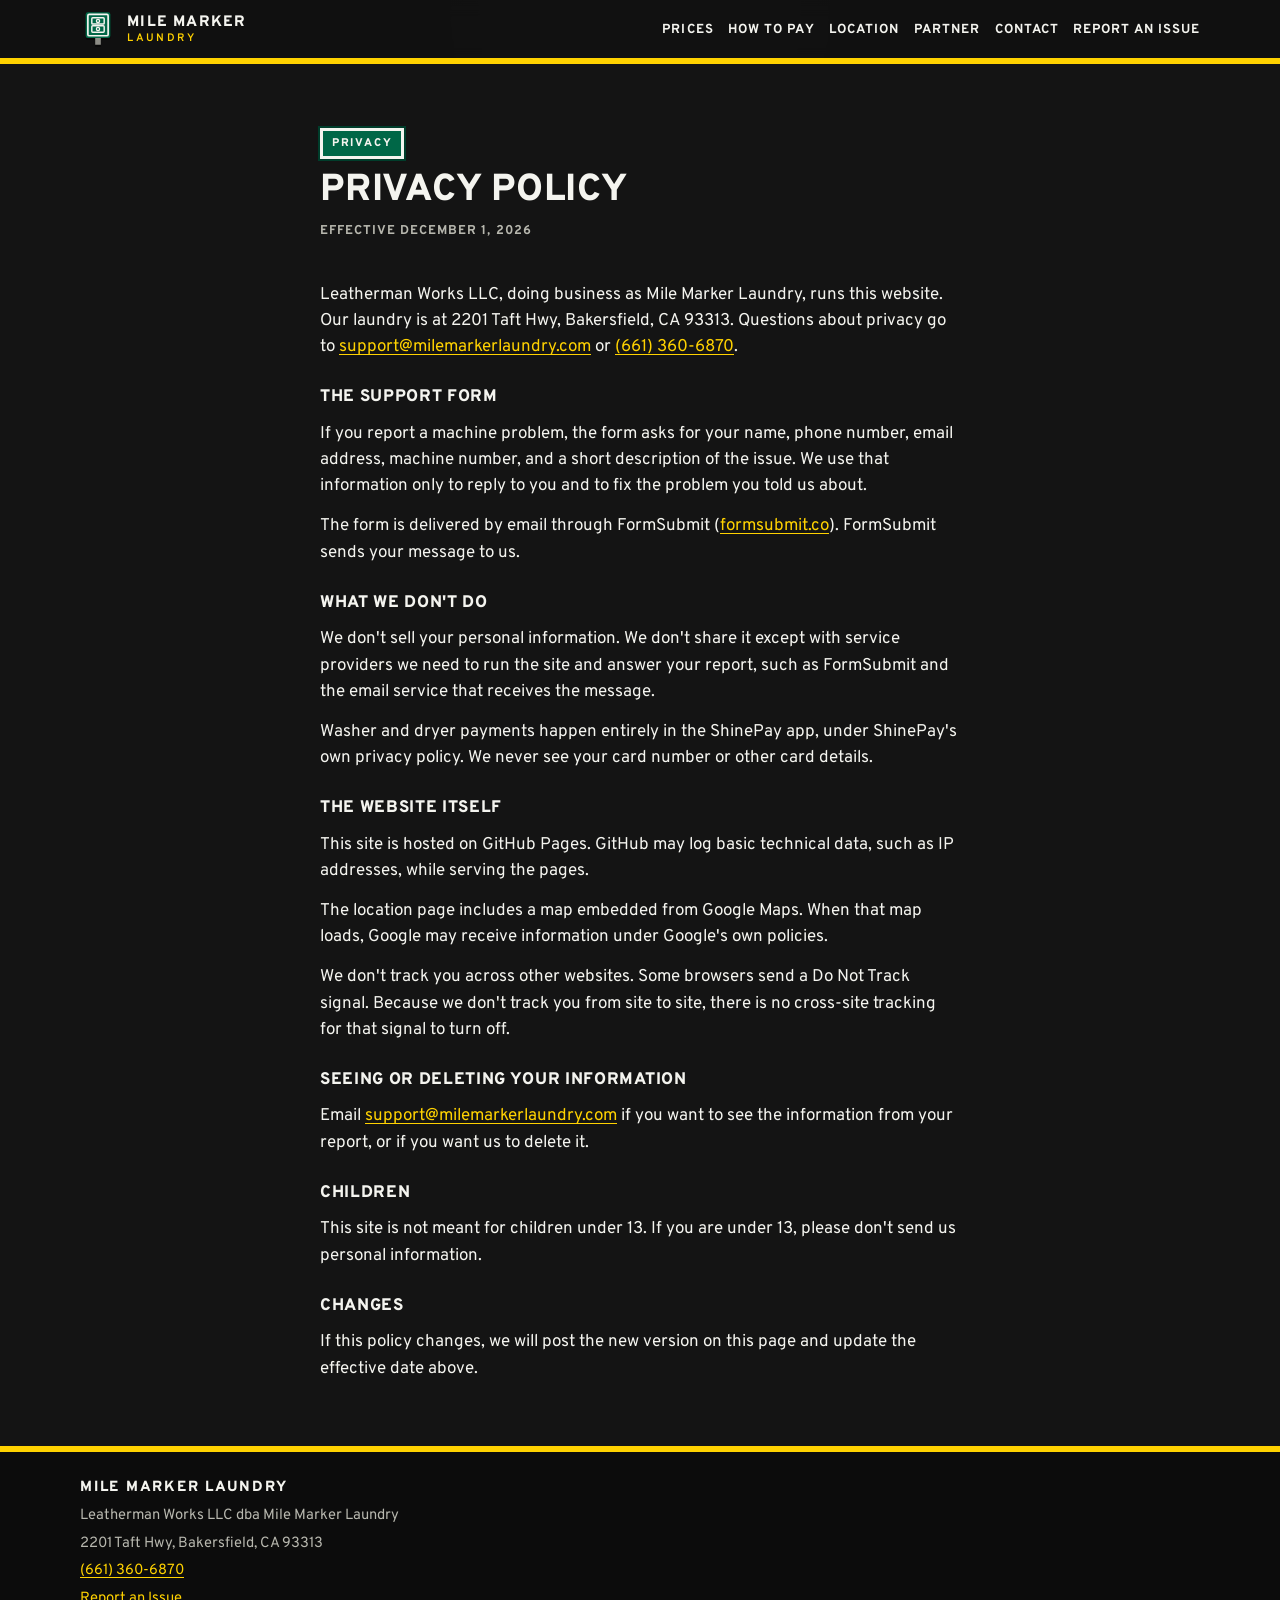
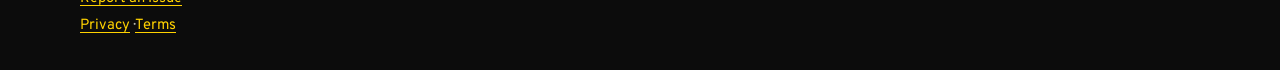
==== privacy/index.html @ 63f26538 "Add privacy and refund terms, and point Contact at support. Link both pages from every footer, and a" ====
<!DOCTYPE html>
<html lang="en">
<head>
  <meta charset="utf-8">
  <meta name="viewport" content="width=device-width, initial-scale=1">
  <title>Privacy Policy | Mile Marker Laundry</title>
  <meta name="description" content="How Mile Marker Laundry handles information from the machine issue form, payments in ShinePay, and this website.">
  <meta name="robots" content="index, follow">
  <link rel="canonical" href="https://milemarkerlaundry.com/privacy/">
  <link rel="icon" href="/favicon.svg" type="image/svg+xml">
  <meta name="theme-color" content="#006747">
  <link rel="stylesheet" href="/styles.css">
</head>
<body id="top">
  <a class="skip-link" href="#main">Skip to content</a>

  <header class="site-header">
    <div class="wrap header-inner">
      <a class="logo" href="/">
        <span class="logo-mark" aria-hidden="true">
          <svg viewBox="0 0 32 32" width="36" height="36" focusable="false">
            <rect x="13.5" y="23" width="5" height="7" fill="#8d8d86"/>
            <rect x="5" y="1" width="22" height="23" rx="2" fill="#006747"/>
            <rect x="7" y="3" width="18" height="19" rx="1.2" fill="none" stroke="#F4F4EF" stroke-width="1.5"/>
            <rect x="10.5" y="6" width="11" height="5.6" rx="0.8" fill="none" stroke="#F4F4EF" stroke-width="1.3"/>
            <circle cx="16" cy="8.8" r="1.4" fill="none" stroke="#F4F4EF" stroke-width="1.2"/>
            <rect x="10.5" y="13.2" width="11" height="5.6" rx="0.8" fill="none" stroke="#F4F4EF" stroke-width="1.3"/>
            <circle cx="16" cy="16" r="1.4" fill="none" stroke="#F4F4EF" stroke-width="1.2"/>
          </svg>
        </span>
        <span class="logo-word">
          <span class="logo-name">Mile Marker</span>
          <span class="logo-sub">Laundry</span>
        </span>
      </a>
      <nav aria-label="Primary">
        <ul class="nav-list">
          <li><a href="/#prices">Prices</a></li>
          <li><a href="/#pay">How to pay</a></li>
          <li><a href="/#location">Location</a></li>
          <li><a href="/#partner">Partner</a></li>
          <li><a href="/#contact">Contact</a></li>
          <li><a href="/support/">Report an Issue</a></li>
        </ul>
      </nav>
    </div>
  </header>

  <main id="main">
    <section class="section section-pay" aria-labelledby="privacy-title">
      <div class="wrap support-wrap legal">
        <header class="section-head">
          <p class="sign-chip">Privacy</p>
          <h1 id="privacy-title">Privacy Policy</h1>
          <p class="effective">Effective December 1, 2026</p>
        </header>

        <p>Leatherman Works LLC, doing business as Mile Marker Laundry, runs this website. Our laundry is at 2201 Taft Hwy, Bakersfield, CA 93313. Questions about privacy go to <a href="mailto:support@milemarkerlaundry.com">support@milemarkerlaundry.com</a> or <a href="tel:+16613606870">(661) 360-6870</a>.</p>

        <h2>The support form</h2>
        <p>If you report a machine problem, the form asks for your name, phone number, email address, machine number, and a short description of the issue. We use that information only to reply to you and to fix the problem you told us about.</p>
        <p>The form is delivered by email through FormSubmit (<a href="https://formsubmit.co/">formsubmit.co</a>). FormSubmit sends your message to us.</p>

        <h2>What we don't do</h2>
        <p>We don't sell your personal information. We don't share it except with service providers we need to run the site and answer your report, such as FormSubmit and the email service that receives the message.</p>
        <p>Washer and dryer payments happen entirely in the ShinePay app, under ShinePay's own privacy policy. We never see your card number or other card details.</p>

        <h2>The website itself</h2>
        <p>This site is hosted on GitHub Pages. GitHub may log basic technical data, such as IP addresses, while serving the pages.</p>
        <p>The location page includes a map embedded from Google Maps. When that map loads, Google may receive information under Google's own policies.</p>
        <p>We don't track you across other websites. Some browsers send a Do Not Track signal. Because we don't track you from site to site, there is no cross-site tracking for that signal to turn off.</p>

        <h2>Seeing or deleting your information</h2>
        <p>Email <a href="mailto:support@milemarkerlaundry.com">support@milemarkerlaundry.com</a> if you want to see the information from your report, or if you want us to delete it.</p>

        <h2>Children</h2>
        <p>This site is not meant for children under 13. If you are under 13, please don't send us personal information.</p>

        <h2>Changes</h2>
        <p>If this policy changes, we will post the new version on this page and update the effective date above.</p>
      </div>
    </section>
  </main>

  <footer class="site-footer">
    <div class="wrap footer-inner">
      <p class="footer-name">Mile Marker Laundry</p>
      <p>Leatherman Works LLC dba Mile Marker Laundry</p>
      <p>2201 Taft Hwy, Bakersfield, CA 93313</p>
      <p><a href="tel:+16613606870">(661) 360-6870</a></p>
      <p><a href="/support/">Report an Issue</a></p>
      <p><a href="/privacy/">Privacy</a> · <a href="/terms/">Terms</a></p>
    </div>
  </footer>
</body>
</html>
---- styles.css ----
@font-face {
  font-family: "Overpass";
  font-style: normal;
  font-weight: 100 900;
  font-display: swap;
  src: url("fonts/overpass-latin.woff2") format("woff2");
  unicode-range: U+0000-00FF, U+0131, U+0152-0153, U+02BB-02BC, U+02C6, U+02DA, U+02DC, U+0304, U+0308, U+0329, U+2000-206F, U+20AC, U+2122, U+2191, U+2193, U+2212, U+2215, U+FEFF, U+FFFD;
}

:root {
  --asphalt: #141414;
  --asphalt-2: #1c1c1c;
  --asphalt-3: #242424;
  --sign-green: #006747;
  --sign-green-dark: #00553b;
  --sign-green-deep: #003d2b;
  --sign-white: #f4f4ef;
  --line-yellow: #ffd200;
  --line-yellow-ink: #1a1600;
  --muted: #b7b7ae;
  --rule: rgba(244, 244, 239, 0.14);
  --font: "Overpass", "Arial Narrow", "Helvetica Neue", Arial, sans-serif;
  --shadow: 0 10px 28px rgba(0, 0, 0, 0.45);
  --wrap: 70rem;
  --gutter: 1.25rem;
}

*,
*::before,
*::after {
  box-sizing: border-box;
}

html {
  scroll-behavior: smooth;
}

body {
  margin: 0;
  font-family: var(--font);
  font-weight: 400;
  font-size: 1.0625rem;
  line-height: 1.55;
  color: var(--sign-white);
  background:
    radial-gradient(ellipse at top, #262626 0%, var(--asphalt) 58%),
    var(--asphalt);
  background-attachment: fixed;
}

img,
svg,
iframe {
  max-width: 100%;
  display: block;
}

h1,
h2,
h3,
p,
ul,
ol,
address,
figure {
  margin: 0;
}

a {
  color: var(--line-yellow);
  text-decoration-thickness: 1px;
  text-underline-offset: 0.18em;
}

a:hover {
  color: var(--sign-white);
}

:focus-visible {
  outline: 3px solid var(--line-yellow);
  outline-offset: 3px;
}

.skip-link {
  position: absolute;
  left: 0.75rem;
  top: -4rem;
  z-index: 100;
  background: var(--line-yellow);
  color: var(--line-yellow-ink);
  font-weight: 700;
  padding: 0.6rem 0.9rem;
}

.skip-link:focus {
  top: 0.75rem;
}

.wrap {
  width: min(100% - (var(--gutter) * 2), var(--wrap));
  margin-inline: auto;
}

.site-header {
  position: sticky;
  top: 0;
  z-index: 20;
  background: rgba(16, 16, 16, 0.94);
  border-bottom: 6px solid var(--line-yellow);
  backdrop-filter: blur(8px);
}

.header-inner {
  display: flex;
  flex-wrap: wrap;
  align-items: center;
  justify-content: space-between;
  gap: 0.75rem 1.25rem;
  padding: 0.7rem 0;
}

.logo {
  display: flex;
  align-items: center;
  gap: 0.7rem;
  color: var(--sign-white);
  text-decoration: none;
  min-width: 0;
}

.logo:hover {
  color: var(--sign-white);
}

.logo-mark {
  flex: none;
  filter: drop-shadow(0 2px 0 rgba(0, 0, 0, 0.45));
}

.logo-word {
  display: flex;
  flex-direction: column;
  line-height: 1;
  text-transform: uppercase;
}

.logo-name {
  font-weight: 800;
  letter-spacing: 0.08em;
  font-size: 0.95rem;
}

.logo-sub {
  margin-top: 0.2rem;
  font-weight: 600;
  letter-spacing: 0.22em;
  font-size: 0.68rem;
  color: var(--line-yellow);
}

.nav-list {
  display: flex;
  flex-wrap: wrap;
  gap: 0.35rem 0.9rem;
  list-style: none;
  padding: 0;
}

.nav-list a {
  color: var(--sign-white);
  text-decoration: none;
  font-weight: 700;
  font-size: 0.82rem;
  letter-spacing: 0.08em;
  text-transform: uppercase;
}

.nav-list a:hover,
.nav-list a:focus-visible {
  color: var(--line-yellow);
}

.hero {
  position: relative;
  padding: 2.4rem 0 3rem;
  overflow: hidden;
}

.hero::before {
  content: "";
  position: absolute;
  left: 50%;
  top: 0;
  bottom: 0;
  width: 8px;
  transform: translateX(-50%);
  background: repeating-linear-gradient(
    to bottom,
    var(--line-yellow) 0 28px,
    transparent 28px 48px
  );
  opacity: 0.18;
  pointer-events: none;
}

.hero-inner {
  position: relative;
  display: grid;
  justify-items: center;
  text-align: center;
  gap: 1.15rem;
}

.hero-kicker {
  font-size: 0.78rem;
  font-weight: 700;
  letter-spacing: 0.22em;
  text-transform: uppercase;
  color: var(--line-yellow);
}

.guide-sign {
  width: min(100%, 40rem);
  background: linear-gradient(180deg, #0a7a54 0%, var(--sign-green) 55%, var(--sign-green-dark) 100%);
  color: var(--sign-white);
  border: 8px solid var(--sign-white);
  box-shadow: 0 0 0 5px var(--sign-green-deep), var(--shadow);
  border-radius: 0.7rem;
  padding: 1.35rem 1.1rem 1.5rem;
}

.guide-eyebrow,
.guide-destination {
  font-weight: 700;
  letter-spacing: 0.12em;
  text-transform: uppercase;
}

.guide-eyebrow {
  font-size: 0.78rem;
  opacity: 0.92;
}

.guide-sign h1 {
  margin: 0.45rem 0 0.7rem;
  font-size: clamp(1.85rem, 8vw, 3.5rem);
  font-weight: 800;
  line-height: 0.95;
  letter-spacing: 0.02em;
  text-transform: uppercase;
  text-wrap: balance;
}

.guide-destination {
  font-size: clamp(0.78rem, 2.6vw, 1rem);
  line-height: 1.3;
  text-wrap: balance;
}

.nowrap {
  white-space: nowrap;
}

.hero-lede {
  max-width: 32rem;
  color: var(--muted);
}

.opening-plaque {
  display: inline-block;
  margin-top: 0.25rem;
  background: var(--line-yellow);
  color: var(--line-yellow-ink);
  border: 4px solid #111;
  box-shadow: 0 0 0 3px var(--line-yellow);
  font-weight: 800;
  letter-spacing: 0.12em;
  text-transform: uppercase;
  font-size: clamp(0.85rem, 2.8vw, 1.05rem);
  padding: 0.55rem 0.9rem;
}

.section {
  padding: 3rem 0;
}

.section-prices,
.section-location {
  background: var(--asphalt-2);
}

.section-pay,
.section-reach {
  background: var(--asphalt);
}

.section-head {
  display: grid;
  gap: 0.7rem;
  margin-bottom: 1.6rem;
  max-width: 40rem;
}

.section-head h2 {
  font-size: clamp(1.6rem, 4vw, 2.35rem);
  font-weight: 800;
  letter-spacing: 0.02em;
  text-transform: uppercase;
  line-height: 1.1;
}

.section-head p:not(.sign-chip) {
  color: var(--muted);
}

.sign-chip {
  display: inline-block;
  justify-self: start;
  background: var(--sign-green);
  color: var(--sign-white);
  border: 3px solid var(--sign-white);
  outline: 2px solid var(--sign-green-deep);
  font-size: 0.7rem;
  font-weight: 800;
  letter-spacing: 0.16em;
  text-transform: uppercase;
  padding: 0.22rem 0.55rem;
}

.price-grid {
  display: grid;
  gap: 1rem;
}

.rate-sign {
  background: var(--sign-green);
  border: 7px solid var(--sign-white);
  box-shadow: 0 0 0 4px var(--sign-green-deep), var(--shadow);
  border-radius: 0.55rem;
  text-align: center;
  padding: 1.25rem 1rem 1.35rem;
}

.rate-sign h3 {
  font-size: 0.95rem;
  font-weight: 800;
  letter-spacing: 0.2em;
  text-transform: uppercase;
}

.rate {
  margin: 0.15rem 0 0.15rem;
  font-size: clamp(3rem, 12vw, 4.25rem);
  font-weight: 800;
  line-height: 1;
  letter-spacing: -0.03em;
}

.currency {
  font-size: 0.5em;
  font-weight: 700;
  margin-right: 0.05em;
  vertical-align: super;
}

.rate-note {
  font-weight: 700;
  letter-spacing: 0.16em;
  text-transform: uppercase;
  font-size: 0.78rem;
  color: rgba(244, 244, 239, 0.85);
}

.pay-steps {
  list-style: none;
  padding: 0;
  display: grid;
  gap: 1.25rem;
  counter-reset: none;
}

.pay-steps li {
  display: grid;
  grid-template-columns: auto 1fr;
  grid-template-rows: auto auto;
  column-gap: 0.9rem;
  row-gap: 0.25rem;
  padding-bottom: 1.25rem;
  border-bottom: 2px dashed rgba(255, 210, 0, 0.28);
}

.pay-steps li:last-child {
  padding-bottom: 0;
  border-bottom: 0;
}

.milepost {
  grid-row: 1 / span 2;
  align-self: start;
  width: 3rem;
  height: 3.6rem;
  display: grid;
  place-items: center;
  background: var(--sign-green);
  color: var(--sign-white);
  border: 3px solid var(--sign-white);
  box-shadow: 0 0 0 3px var(--sign-green-deep);
  border-radius: 0.25rem;
  font-weight: 800;
  font-size: 1.35rem;
  letter-spacing: 0;
}

.pay-steps h3 {
  font-size: 1.1rem;
  font-weight: 800;
  letter-spacing: 0.03em;
  text-transform: uppercase;
  align-self: end;
}

.pay-steps p {
  color: var(--muted);
}

.store-downloads {
  grid-column: 2;
  display: flex;
  flex-direction: column;
  gap: 0.65rem;
  margin-top: 0.75rem;
}

.store-btn {
  display: flex;
  align-items: center;
  gap: 0.65rem;
  min-height: 3.25rem;
  padding: 0.55rem 0.85rem;
  background: linear-gradient(180deg, #0a7a54 0%, var(--sign-green) 55%, var(--sign-green-dark) 100%);
  color: var(--sign-white);
  text-decoration: none;
  border: 3px solid var(--sign-white);
  box-shadow: 0 0 0 3px var(--sign-green-deep);
  border-radius: 0.4rem;
  line-height: 1.05;
}

.store-btn:hover,
.store-btn:focus-visible {
  color: var(--line-yellow);
}

.store-btn-icon {
  width: 1.45rem;
  height: 1.45rem;
  flex: none;
}

.store-btn-label {
  display: flex;
  flex-direction: column;
  gap: 0.12rem;
  min-width: 0;
}

.store-btn-kicker {
  font-size: 0.68rem;
  font-weight: 700;
  letter-spacing: 0.04em;
}

.store-btn-name {
  font-size: 1.02rem;
  font-weight: 800;
  letter-spacing: 0.01em;
}

.location-grid {
  display: grid;
  gap: 1.25rem;
}

.location-card {
  background: var(--asphalt-3);
  border-top: 6px solid var(--sign-green);
  padding: 1.35rem 1.15rem 1.5rem;
  display: grid;
  gap: 0.9rem;
}

.location-card h3 {
  font-size: 1.15rem;
  font-weight: 800;
  text-transform: uppercase;
  letter-spacing: 0.04em;
  line-height: 1.25;
}

address {
  font-style: normal;
  font-size: 1.05rem;
  line-height: 1.45;
}

.hours {
  display: grid;
  gap: 0.35rem;
  color: var(--muted);
  font-weight: 700;
  letter-spacing: 0.08em;
  text-transform: uppercase;
  font-size: 0.8rem;
}

.hours-value {
  color: var(--sign-white);
  font-weight: 800;
  font-size: 1rem;
  letter-spacing: 0.06em;
}

.equipment {
  color: var(--sign-white);
}

.map-link {
  font-weight: 700;
}

.map-frame {
  min-height: 16rem;
  height: 18rem;
  background: #0f0f0f;
  border: 7px solid var(--sign-white);
  box-shadow: 0 0 0 4px var(--sign-green);
  overflow: hidden;
}

.map-frame iframe {
  width: 100%;
  height: 100%;
  border: 0;
}

.section-reach .section-head {
  margin-bottom: 1.2rem;
}

.reach-grid {
  display: grid;
  gap: 2.75rem;
}

.partner-copy {
  color: var(--muted);
  margin-bottom: 1.2rem;
}

.email-sign {
  display: inline-block;
  background: var(--sign-green);
  color: var(--sign-white);
  text-decoration: none;
  border: 6px solid var(--sign-white);
  box-shadow: 0 0 0 4px var(--sign-green-deep), var(--shadow);
  border-radius: 0.45rem;
  font-weight: 800;
  letter-spacing: 0.03em;
  padding: 0.85rem 1rem;
  word-break: break-word;
}

.email-sign:hover,
.email-sign:focus-visible {
  color: var(--line-yellow);
}

.site-footer {
  background: #0c0c0c;
  border-top: 6px solid var(--line-yellow);
  padding: 1.6rem 0 2rem;
  color: var(--muted);
  font-size: 0.92rem;
}

.footer-inner {
  display: grid;
  gap: 0.3rem;
}

.footer-name {
  color: var(--sign-white);
  font-weight: 800;
  letter-spacing: 0.12em;
  text-transform: uppercase;
}

@media (min-width: 40rem) {
  :root {
    --gutter: 1.75rem;
  }

  .hero {
    padding: 3.5rem 0 4rem;
  }

  .guide-sign {
    padding: 1.7rem 1.6rem 1.85rem;
  }

  .price-grid {
    grid-template-columns: 1fr 1fr;
    gap: 1.25rem;
  }

  .section {
    padding: 4rem 0;
  }

  .store-downloads {
    flex-direction: row;
    flex-wrap: wrap;
  }

  .store-btn {
    flex: 1 1 12rem;
    max-width: 16rem;
  }
}

@media (min-width: 64rem) {
  .pay-steps {
    grid-template-columns: repeat(3, 1fr);
    gap: 1.5rem;
    position: relative;
  }

  .pay-steps::before {
    content: "";
    position: absolute;
    left: 8%;
    right: 8%;
    top: 1.7rem;
    border-top: 3px dashed rgba(255, 210, 0, 0.35);
    pointer-events: none;
  }

  .pay-steps li {
    grid-template-columns: 1fr;
    justify-items: start;
    padding-bottom: 0;
    border-bottom: 0;
    position: relative;
  }

  .milepost {
    margin-bottom: 0.7rem;
  }

  .store-downloads {
    grid-column: auto;
    flex-wrap: nowrap;
    width: 100%;
  }

  .store-btn {
    flex: 1 1 0;
    max-width: none;
    min-width: 0;
    gap: 0.4rem;
    padding: 0.5rem 0.45rem;
  }

  .store-btn-kicker {
    font-size: 0.58rem;
  }

  .store-btn-name {
    font-size: 0.78rem;
  }

  .location-grid {
    grid-template-columns: minmax(16rem, 0.85fr) minmax(0, 1.3fr);
    align-items: stretch;
  }

  .map-frame {
    height: auto;
    min-height: 22rem;
  }

  .reach-grid {
    grid-template-columns: 1fr 1fr;
    gap: 3rem;
    align-items: start;
  }
}

@media (prefers-reduced-motion: reduce) {
  html {
    scroll-behavior: auto;
  }
}

.section-head h1 {
  font-size: clamp(1.6rem, 4vw, 2.35rem);
  font-weight: 800;
  letter-spacing: 0.02em;
  text-transform: uppercase;
  line-height: 1.1;
}

.support-wrap {
  max-width: 40rem;
}

.support-fallback {
  margin: 0 0 1.4rem;
}

.support-form {
  display: grid;
  gap: 1rem;
  color-scheme: dark;
}

.support-field {
  display: grid;
  gap: 0.4rem;
}

.support-field label {
  font-size: 0.78rem;
  font-weight: 800;
  letter-spacing: 0.08em;
  text-transform: uppercase;
}

.support-field input,
.support-field select,
.support-field textarea {
  width: 100%;
  margin: 0;
  font: inherit;
  color: var(--sign-white);
  background: var(--asphalt-3);
  border: 3px solid var(--sign-white);
  border-radius: 0.4rem;
  padding: 0.75rem 0.85rem;
  min-height: 3.25rem;
}

.support-field textarea {
  min-height: 8.5rem;
  resize: vertical;
}

.support-honey {
  display: none;
}

button.email-sign {
  font: inherit;
  cursor: pointer;
  text-align: center;
  width: 100%;
}

.form-consent {
  margin: 0.35rem 0 0;
  color: var(--muted);
  font-size: 0.95rem;
}

.legal {
  display: grid;
  gap: 0.85rem;
}

.legal h2 {
  margin-top: 0.75rem;
  font-size: 1.05rem;
  font-weight: 800;
  letter-spacing: 0.04em;
  text-transform: uppercase;
  line-height: 1.25;
}

.legal ul {
  margin: 0;
  padding-left: 1.15rem;
  display: grid;
  gap: 0.35rem;
}

.legal .effective {
  color: var(--line-yellow);
  font-weight: 700;
  letter-spacing: 0.08em;
  text-transform: uppercase;
  font-size: 0.8rem;
}
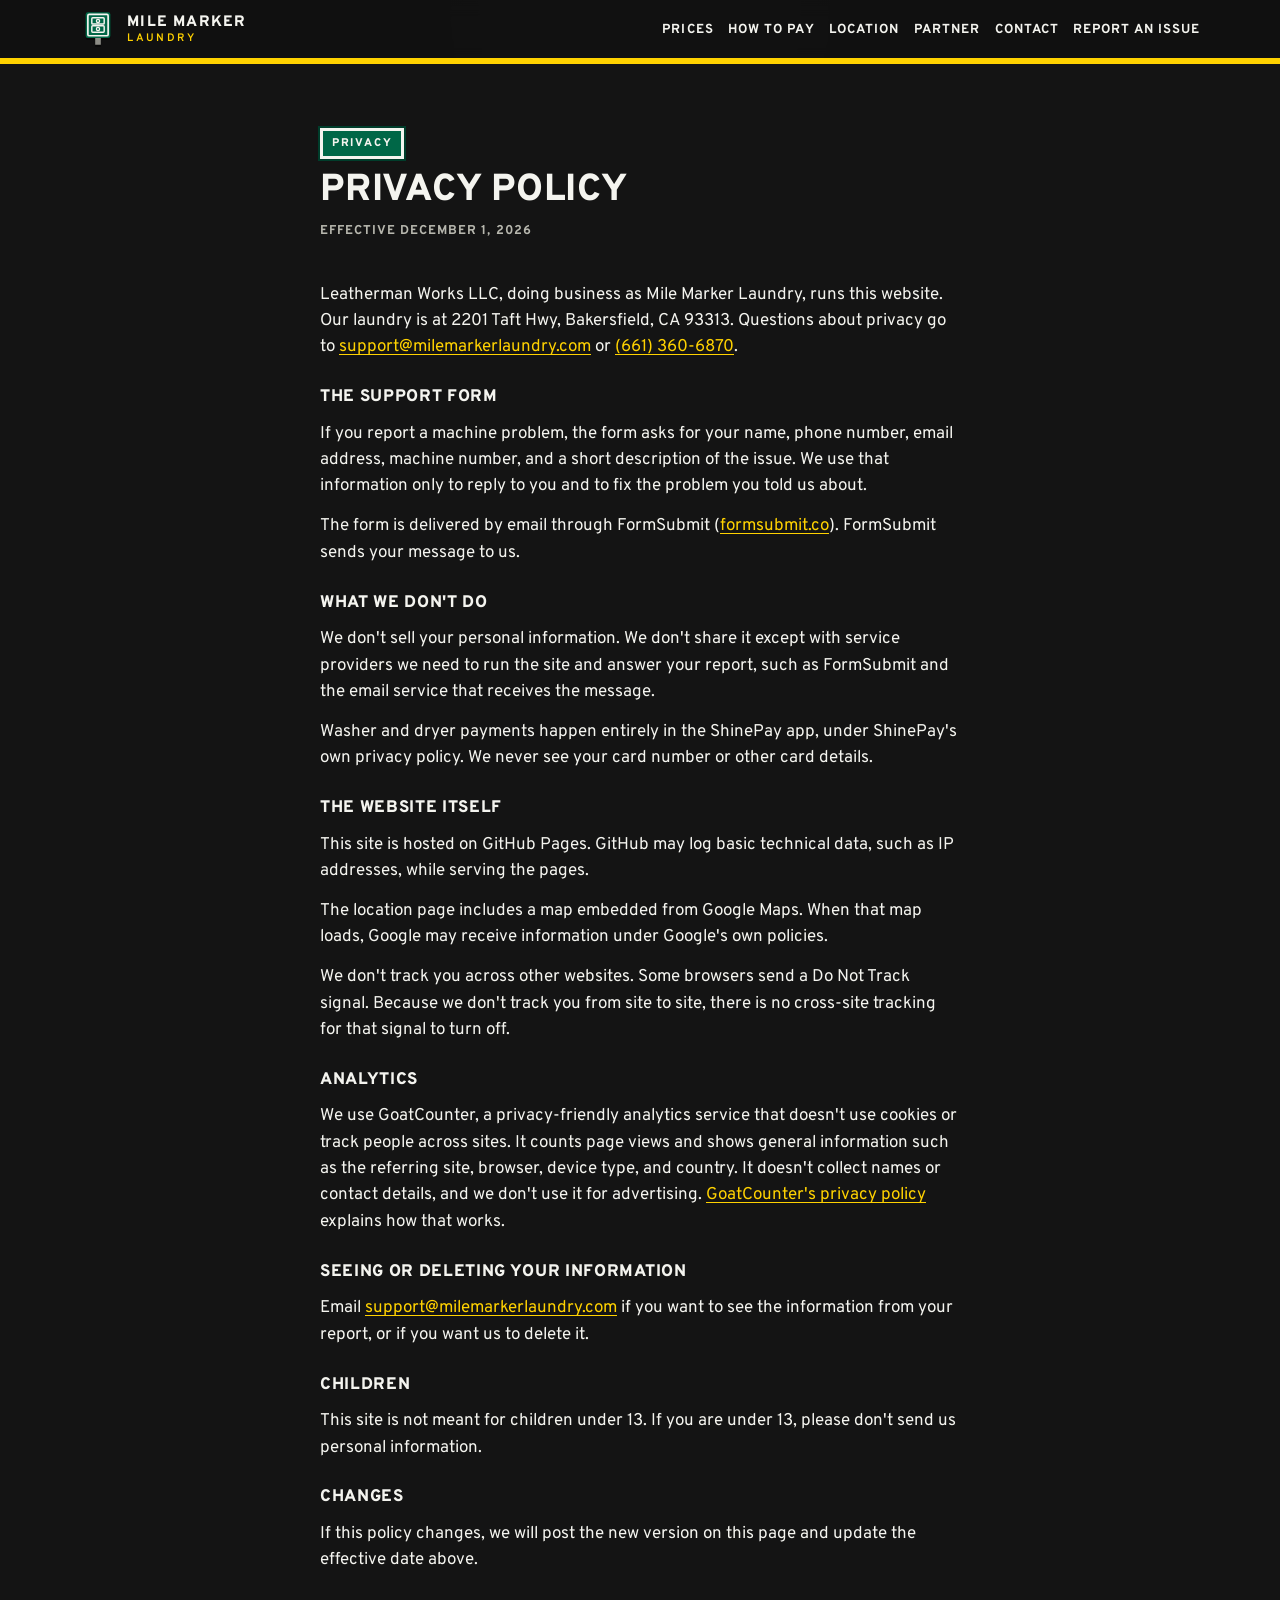
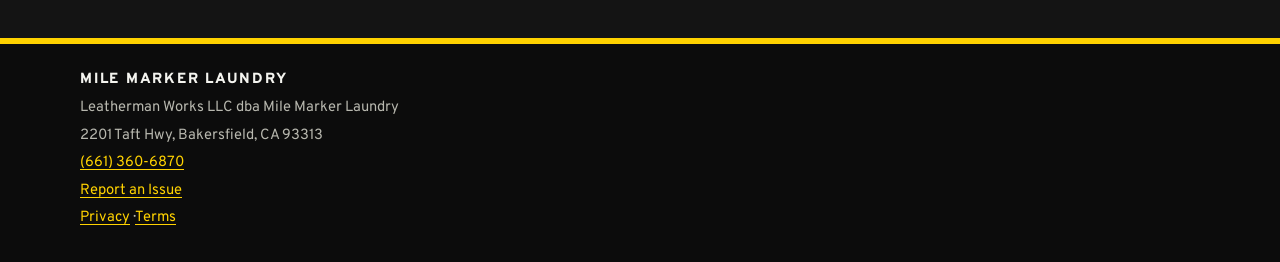
==== commit a81e4daa: "Add GoatCounter page counts and describe them in the privacy policy. Load the counter on every page " ====
--- a/privacy/index.html
+++ b/privacy/index.html
@@ -70,6 +70,9 @@
         <p>The location page includes a map embedded from Google Maps. When that map loads, Google may receive information under Google's own policies.</p>
         <p>We don't track you across other websites. Some browsers send a Do Not Track signal. Because we don't track you from site to site, there is no cross-site tracking for that signal to turn off.</p>
 
+        <h2>Analytics</h2>
+        <p>We use GoatCounter, a privacy-friendly analytics service that doesn't use cookies or track people across sites. It counts page views and shows general information such as the referring site, browser, device type, and country. It doesn't collect names or contact details, and we don't use it for advertising. <a href="https://www.goatcounter.com/help/privacy">GoatCounter's privacy policy</a> explains how that works.</p>
+
         <h2>Seeing or deleting your information</h2>
         <p>Email <a href="mailto:support@milemarkerlaundry.com">support@milemarkerlaundry.com</a> if you want to see the information from your report, or if you want us to delete it.</p>
 
@@ -92,5 +95,7 @@
       <p><a href="/privacy/">Privacy</a> · <a href="/terms/">Terms</a></p>
     </div>
   </footer>
+<script data-goatcounter="https://milemarkerlaundry.goatcounter.com/count"
+        async src="//gc.zgo.at/count.js"></script>
 </body>
 </html>
